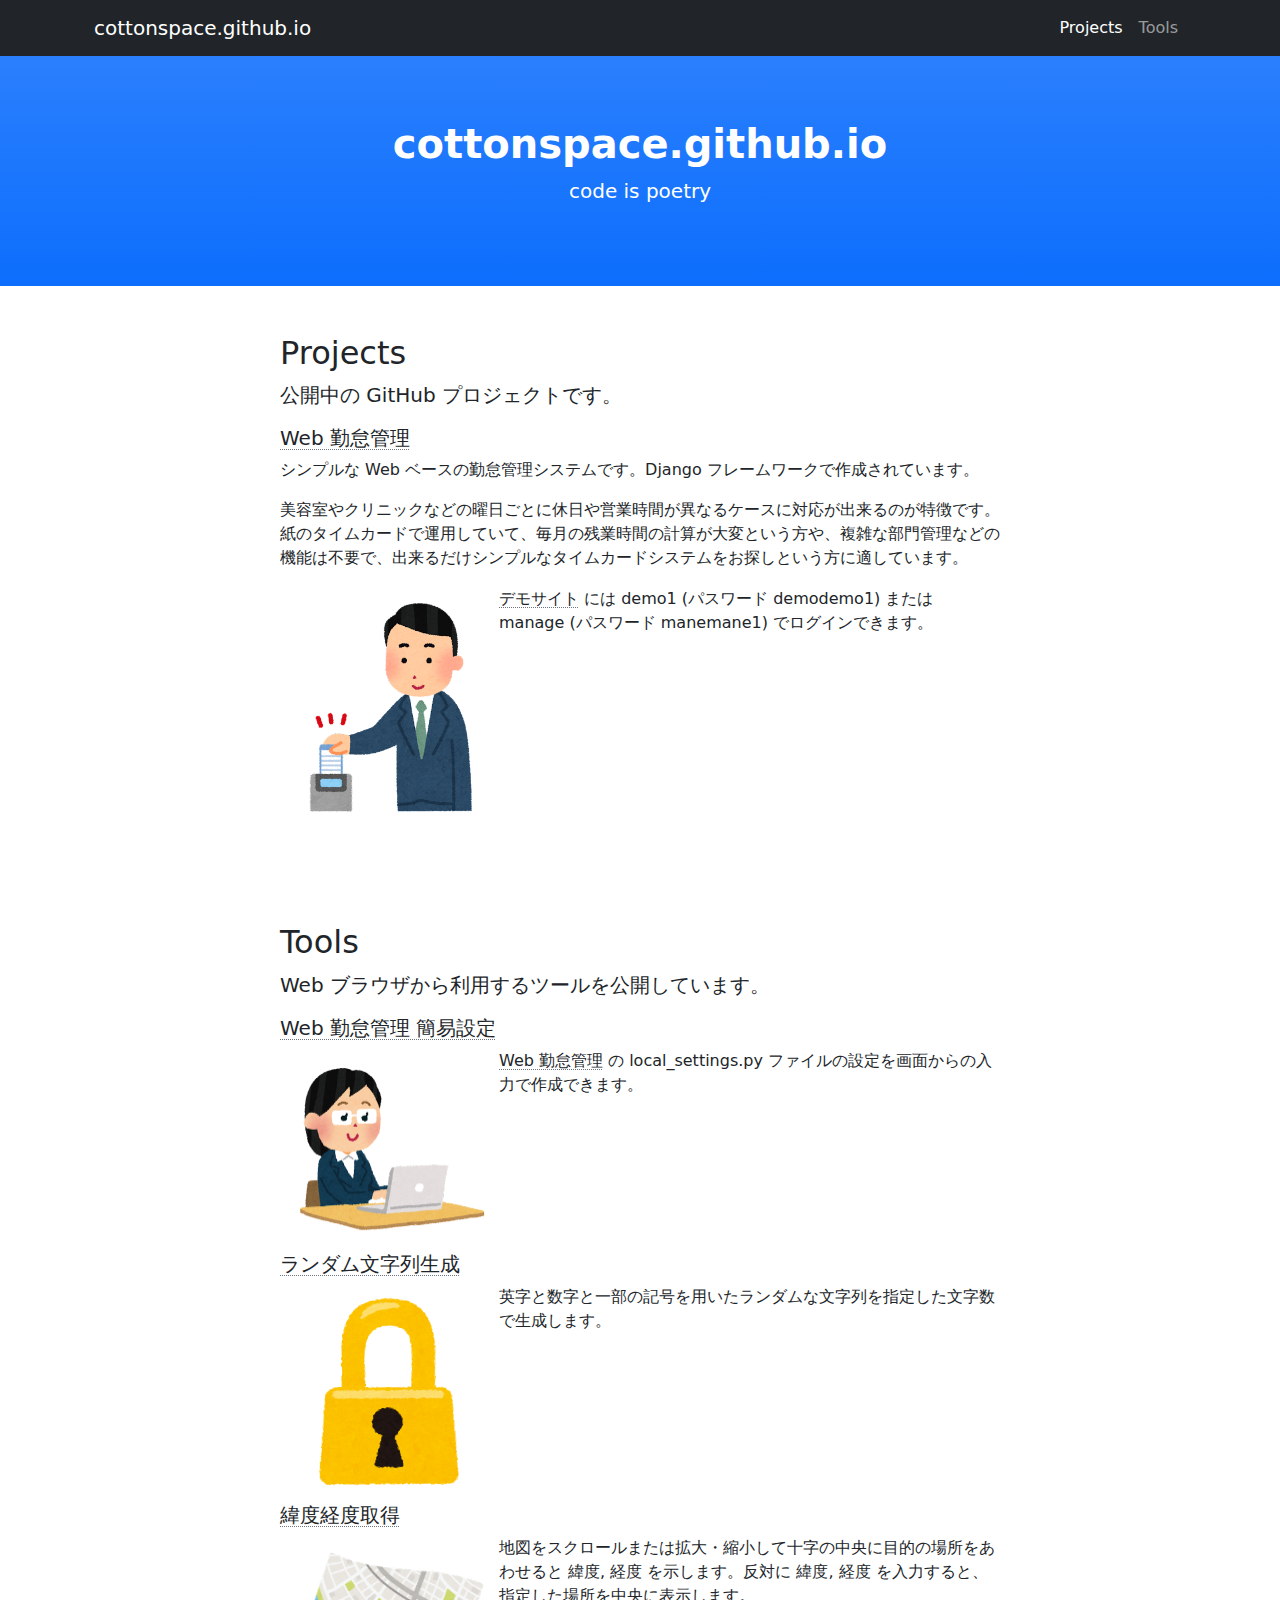
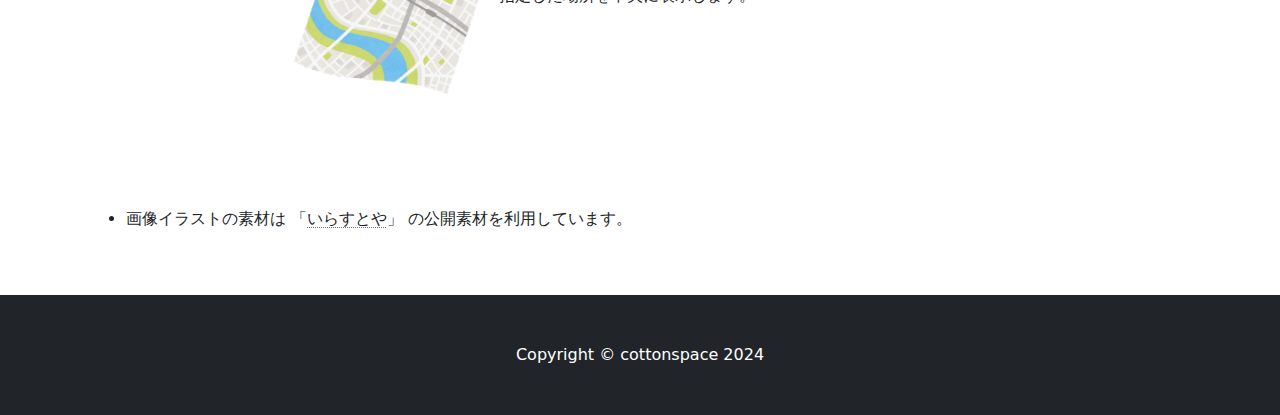
==== index.html @ df72afa2 "index.html の更新" ====
<!DOCTYPE html>
<html lang="ja">

<head>
    <meta charset="utf-8" />
    <meta name="viewport" content="width=device-width, initial-scale=1, shrink-to-fit=no" />
    <meta name="author" content="cottonspace" />
    <title>cottonspace.github.io</title>
    <link rel="icon" type="image/x-icon" href="assets/favicon.ico" />
    <!-- Core theme CSS (includes Bootstrap)-->
    <link href="css/styles.css" rel="stylesheet" />
</head>

<body id="page-top">
    <!-- Navigation-->
    <nav class="navbar navbar-expand-lg navbar-dark bg-dark fixed-top" id="mainNav">
        <div class="container px-4">
            <a class="navbar-brand" href="#page-top">cottonspace.github.io</a>
            <button class="navbar-toggler" type="button" data-bs-toggle="collapse" data-bs-target="#navbarResponsive" aria-controls="navbarResponsive" aria-expanded="false" aria-label="Toggle navigation"><span class="navbar-toggler-icon"></span></button>
            <div class="collapse navbar-collapse" id="navbarResponsive">
                <ul class="navbar-nav ms-auto">
                    <li class="nav-item"><a class="nav-link" href="#projects">Projects</a></li>
                    <li class="nav-item"><a class="nav-link" href="#tools">Tools</a></li>
                </ul>
            </div>
        </div>
    </nav>
    <!-- Header-->
    <header class="bg-primary bg-gradient text-white">
        <div class="container px-4 text-center">
            <h1 class="fw-bolder">cottonspace.github.io</h1>
            <p class="lead">code is poetry</p>
        </div>
    </header>
    <!-- Projects section-->
    <section id="projects">
        <div class="container px-4">
            <div class="row gx-4 justify-content-center">
                <div class="col-lg-8">
                    <h2>Projects</h2>
                    <p class="lead">公開中の GitHub プロジェクトです。</p>
                    <h5><a href="https://github.com/cottonspace/django-web-timecard">Web 勤怠管理</a></h5>
                    <p>シンプルな Web ベースの勤怠管理システムです。Django フレームワークで作成されています。</p>
                    <p>美容室やクリニックなどの曜日ごとに休日や営業時間が異なるケースに対応が出来るのが特徴です。紙のタイムカードで運用していて、毎月の残業時間の計算が大変という方や、複雑な部門管理などの機能は不要で、出来るだけシンプルなタイムカードシステムをお探しという方に適しています。</p>
                    <table>
                        <tr>
                            <td><img src="assets/timecard_man.png" class="m-2" style="max-width:200px;"></td>
                            <td style="vertical-align: top;"><a href="https://cottonspace.pythonanywhere.com/worktime/record/">デモサイト</a> には demo1 (パスワード demodemo1) または manage (パスワード manemane1) でログインできます。</td>
                        </tr>
                    </table>
                </div>
            </div>
        </div>
    </section>
    <!-- Tools section-->
    <section id="tools">
        <div class="container px-4">
            <div class="row gx-4 justify-content-center">
                <div class="col-lg-8">
                    <h2>Tools</h2>
                    <p class="lead">Web ブラウザから利用するツールを公開しています。</p>
                    <h5><a href="tools/django-web-timecard-local-settings.html">Web 勤怠管理 簡易設定</a></h5>
                    <table>
                        <tr>
                            <td><img src="assets/computer_suit_woman.png" class="m-2" style="max-width:200px;"></td>
                            <td style="vertical-align: top;"><a href="https://github.com/cottonspace/django-web-timecard">Web 勤怠管理</a> の local_settings.py ファイルの設定を画面からの入力で作成できます。</td>
                        </tr>
                    </table>
                    <h5><a href="tools/generate-random-text.html">ランダム文字列生成</a></h5>
                    <table>
                        <tr>
                            <td><img src="assets/lock_nankinjou.png" class="m-2" style="max-width:200px;"></td>
                            <td style="vertical-align: top;">英字と数字と一部の記号を用いたランダムな文字列を指定した文字数で生成します。</td>
                        </tr>
                    </table>
                    <h5><a href="tools/select-lat-lng.html">緯度経度取得</a></h5>
                    <table>
                        <tr>
                            <td><img src="assets/map_open.png" class="m-2" style="max-width:200px;"></td>
                            <td style="vertical-align: top;">地図をスクロールまたは拡大・縮小して十字の中央に目的の場所をあわせると 緯度, 経度 を示します。反対に 緯度, 経度 を入力すると、指定した場所を中央に表示します。</td>
                        </tr>
                    </table>
                </div>
            </div>
        </div>
    </section>
    <!-- Acknowledgment section-->
    <section id="acknowledgment">
        <div class="container px-4">
            <ul>
                <li>画像イラストの素材は 「<a href="https://www.irasutoya.com/" target="_blank">いらすとや</a>」 の公開素材を利用しています。</li>
            </ul>
        </div>
    </section>
    <!-- Footer-->
    <footer class="py-5 bg-dark">
        <div class="container px-4">
            <p class="m-0 text-center text-white">Copyright &copy; cottonspace 2024</p>
        </div>
    </footer>
    <!-- Bootstrap core JS-->
    <script src="https://cdn.jsdelivr.net/npm/bootstrap@5.2.3/dist/js/bootstrap.bundle.min.js"></script>
    <!-- Core theme JS-->
    <script src="js/scripts.js"></script>
</body>

</html>
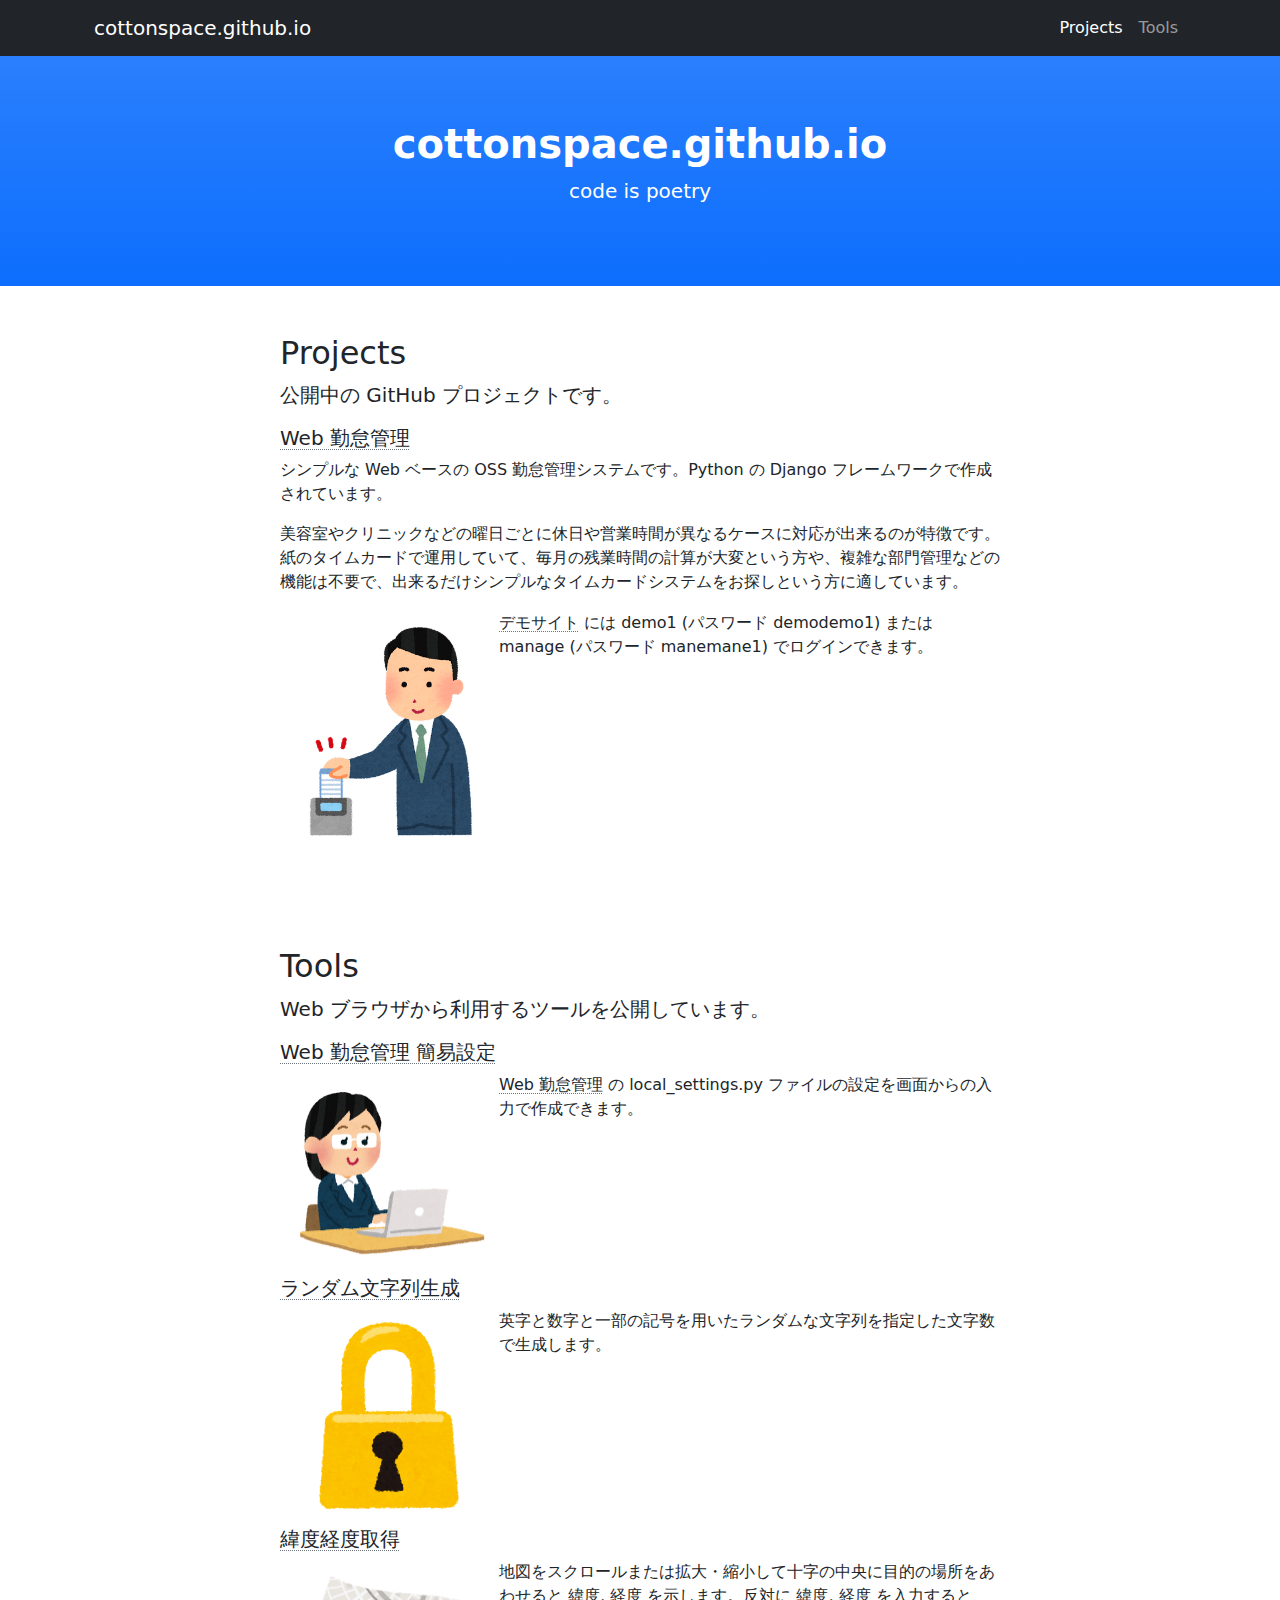
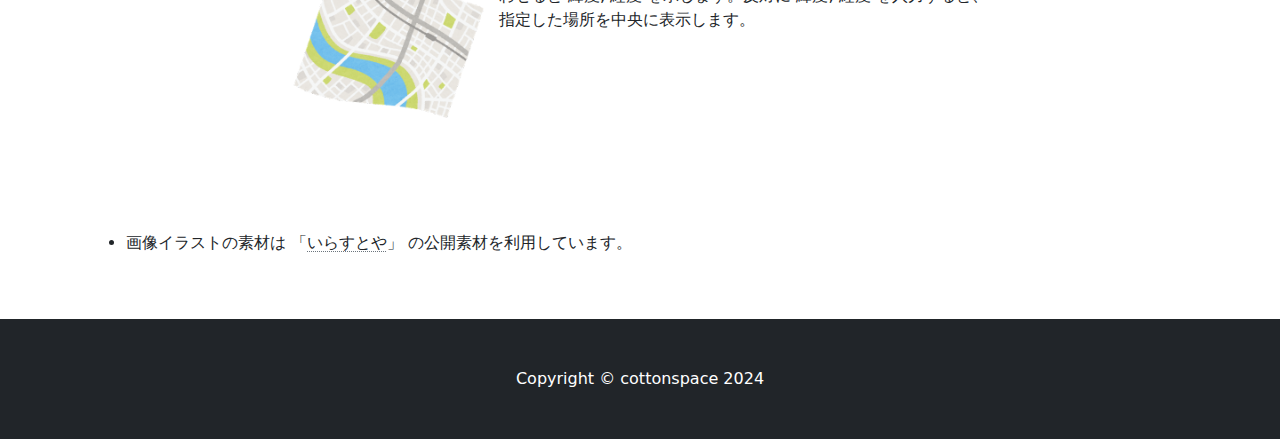
==== commit 3c4d16de: "index.html の更新" ====
--- a/index.html
+++ b/index.html
@@ -40,7 +40,7 @@
                     <h2>Projects</h2>
                     <p class="lead">公開中の GitHub プロジェクトです。</p>
                     <h5><a href="https://github.com/cottonspace/django-web-timecard">Web 勤怠管理</a></h5>
-                    <p>シンプルな Web ベースの勤怠管理システムです。Django フレームワークで作成されています。</p>
+                    <p>シンプルな Web ベースの OSS 勤怠管理システムです。Python の Django フレームワークで作成されています。</p>
                     <p>美容室やクリニックなどの曜日ごとに休日や営業時間が異なるケースに対応が出来るのが特徴です。紙のタイムカードで運用していて、毎月の残業時間の計算が大変という方や、複雑な部門管理などの機能は不要で、出来るだけシンプルなタイムカードシステムをお探しという方に適しています。</p>
                     <table>
                         <tr>
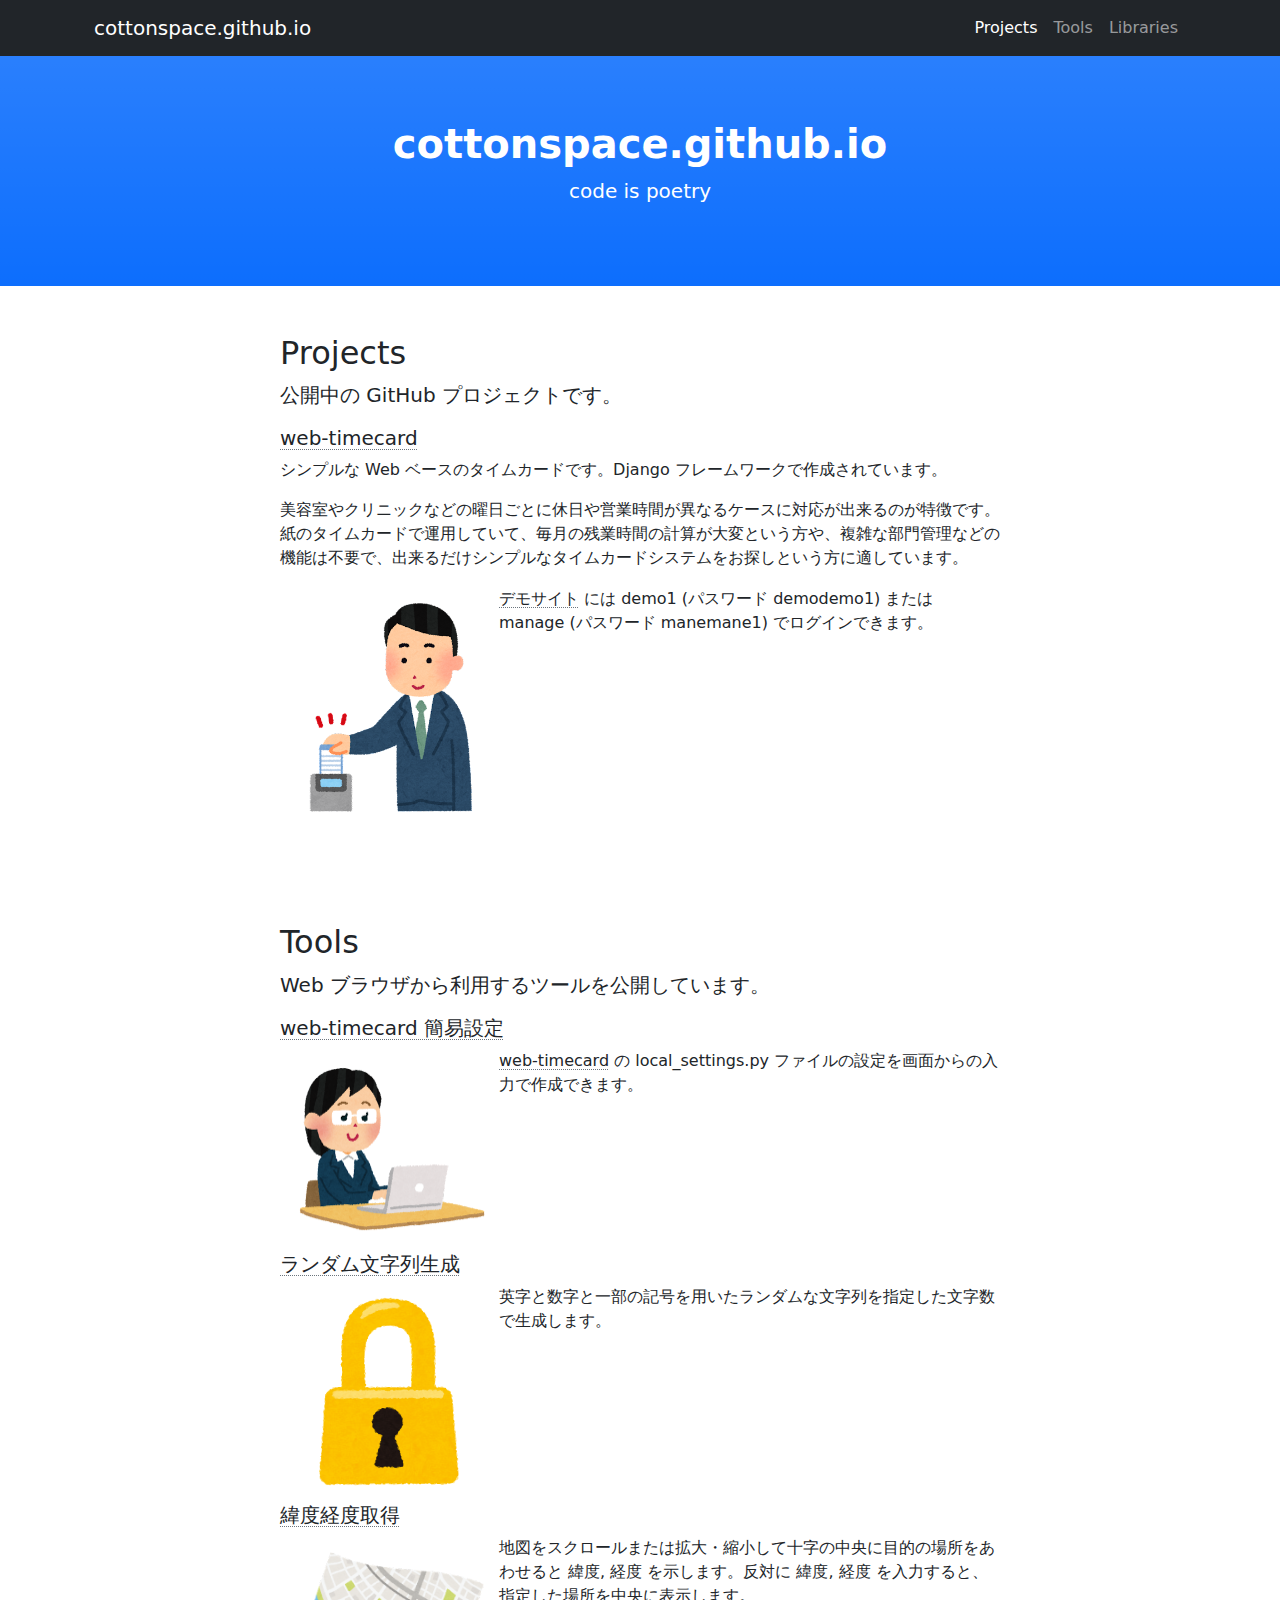
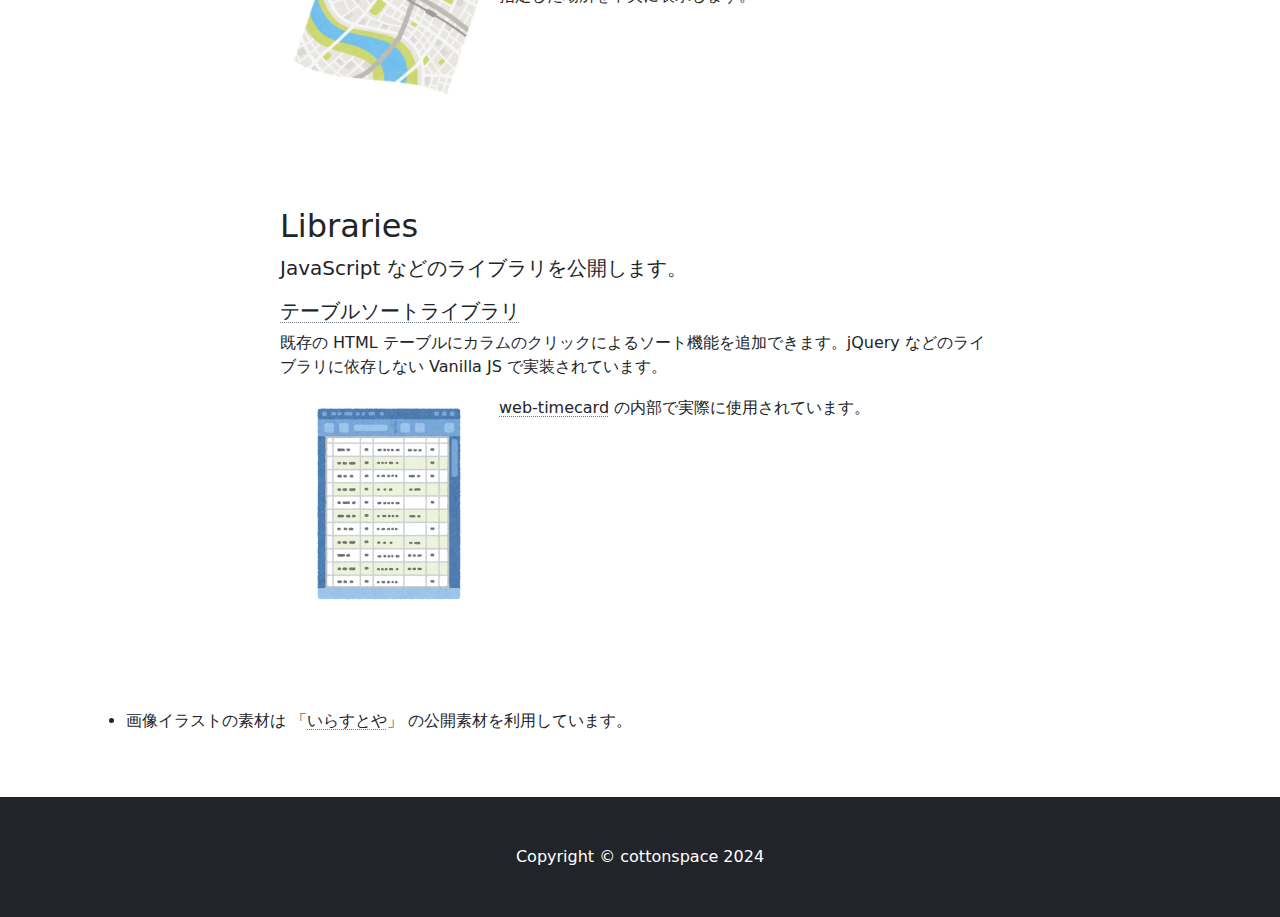
==== commit a8458e8c: "Add table-sorter library." ====
--- a/index.html
+++ b/index.html
@@ -21,6 +21,7 @@
                 <ul class="navbar-nav ms-auto">
                     <li class="nav-item"><a class="nav-link" href="#projects">Projects</a></li>
                     <li class="nav-item"><a class="nav-link" href="#tools">Tools</a></li>
+                    <li class="nav-item"><a class="nav-link" href="#libraries">Libraries</a></li>
                 </ul>
             </div>
         </div>
@@ -39,8 +40,8 @@
                 <div class="col-lg-8">
                     <h2>Projects</h2>
                     <p class="lead">公開中の GitHub プロジェクトです。</p>
-                    <h5><a href="https://github.com/cottonspace/django-web-timecard">Web 勤怠管理</a></h5>
-                    <p>シンプルな Web ベースの OSS 勤怠管理システムです。Python の Django フレームワークで作成されています。</p>
+                    <h5><a href="https://github.com/cottonspace/django-web-timecard">web-timecard</a></h5>
+                    <p>シンプルな Web ベースのタイムカードです。Django フレームワークで作成されています。</p>
                     <p>美容室やクリニックなどの曜日ごとに休日や営業時間が異なるケースに対応が出来るのが特徴です。紙のタイムカードで運用していて、毎月の残業時間の計算が大変という方や、複雑な部門管理などの機能は不要で、出来るだけシンプルなタイムカードシステムをお探しという方に適しています。</p>
                     <table>
                         <tr>
@@ -59,11 +60,11 @@
                 <div class="col-lg-8">
                     <h2>Tools</h2>
                     <p class="lead">Web ブラウザから利用するツールを公開しています。</p>
-                    <h5><a href="tools/django-web-timecard-local-settings.html">Web 勤怠管理 簡易設定</a></h5>
+                    <h5><a href="tools/django-web-timecard-local-settings.html">web-timecard 簡易設定</a></h5>
                     <table>
                         <tr>
                             <td><img src="assets/computer_suit_woman.png" class="m-2" style="max-width:200px;"></td>
-                            <td style="vertical-align: top;"><a href="https://github.com/cottonspace/django-web-timecard">Web 勤怠管理</a> の local_settings.py ファイルの設定を画面からの入力で作成できます。</td>
+                            <td style="vertical-align: top;"><a href="https://github.com/cottonspace/django-web-timecard">web-timecard</a> の local_settings.py ファイルの設定を画面からの入力で作成できます。</td>
                         </tr>
                     </table>
                     <h5><a href="tools/generate-random-text.html">ランダム文字列生成</a></h5>
@@ -78,6 +79,25 @@
                         <tr>
                             <td><img src="assets/map_open.png" class="m-2" style="max-width:200px;"></td>
                             <td style="vertical-align: top;">地図をスクロールまたは拡大・縮小して十字の中央に目的の場所をあわせると 緯度, 経度 を示します。反対に 緯度, 経度 を入力すると、指定した場所を中央に表示します。</td>
+                        </tr>
+                    </table>
+                </div>
+            </div>
+        </div>
+    </section>
+    <!-- Libraries section-->
+    <section id="libraries">
+        <div class="container px-4">
+            <div class="row gx-4 justify-content-center">
+                <div class="col-lg-8">
+                    <h2>Libraries</h2>
+                    <p class="lead">JavaScript などのライブラリを公開します。</p>
+                    <h5><a href="libraries/sortable-table.html">テーブルソートライブラリ</a></h5>
+                    <p>既存の HTML テーブルにカラムのクリックによるソート機能を追加できます。jQuery などのライブラリに依存しない Vanilla JS で実装されています。</p>
+                    <table>
+                        <tr>
+                            <td><img src="assets/computer_document_spreadsheet.png" class="m-2" style="max-width:200px;"></td>
+                            <td style="vertical-align: top;"><a href="https://github.com/cottonspace/django-web-timecard">web-timecard</a> の内部で実際に使用されています。</td>
                         </tr>
                     </table>
                 </div>
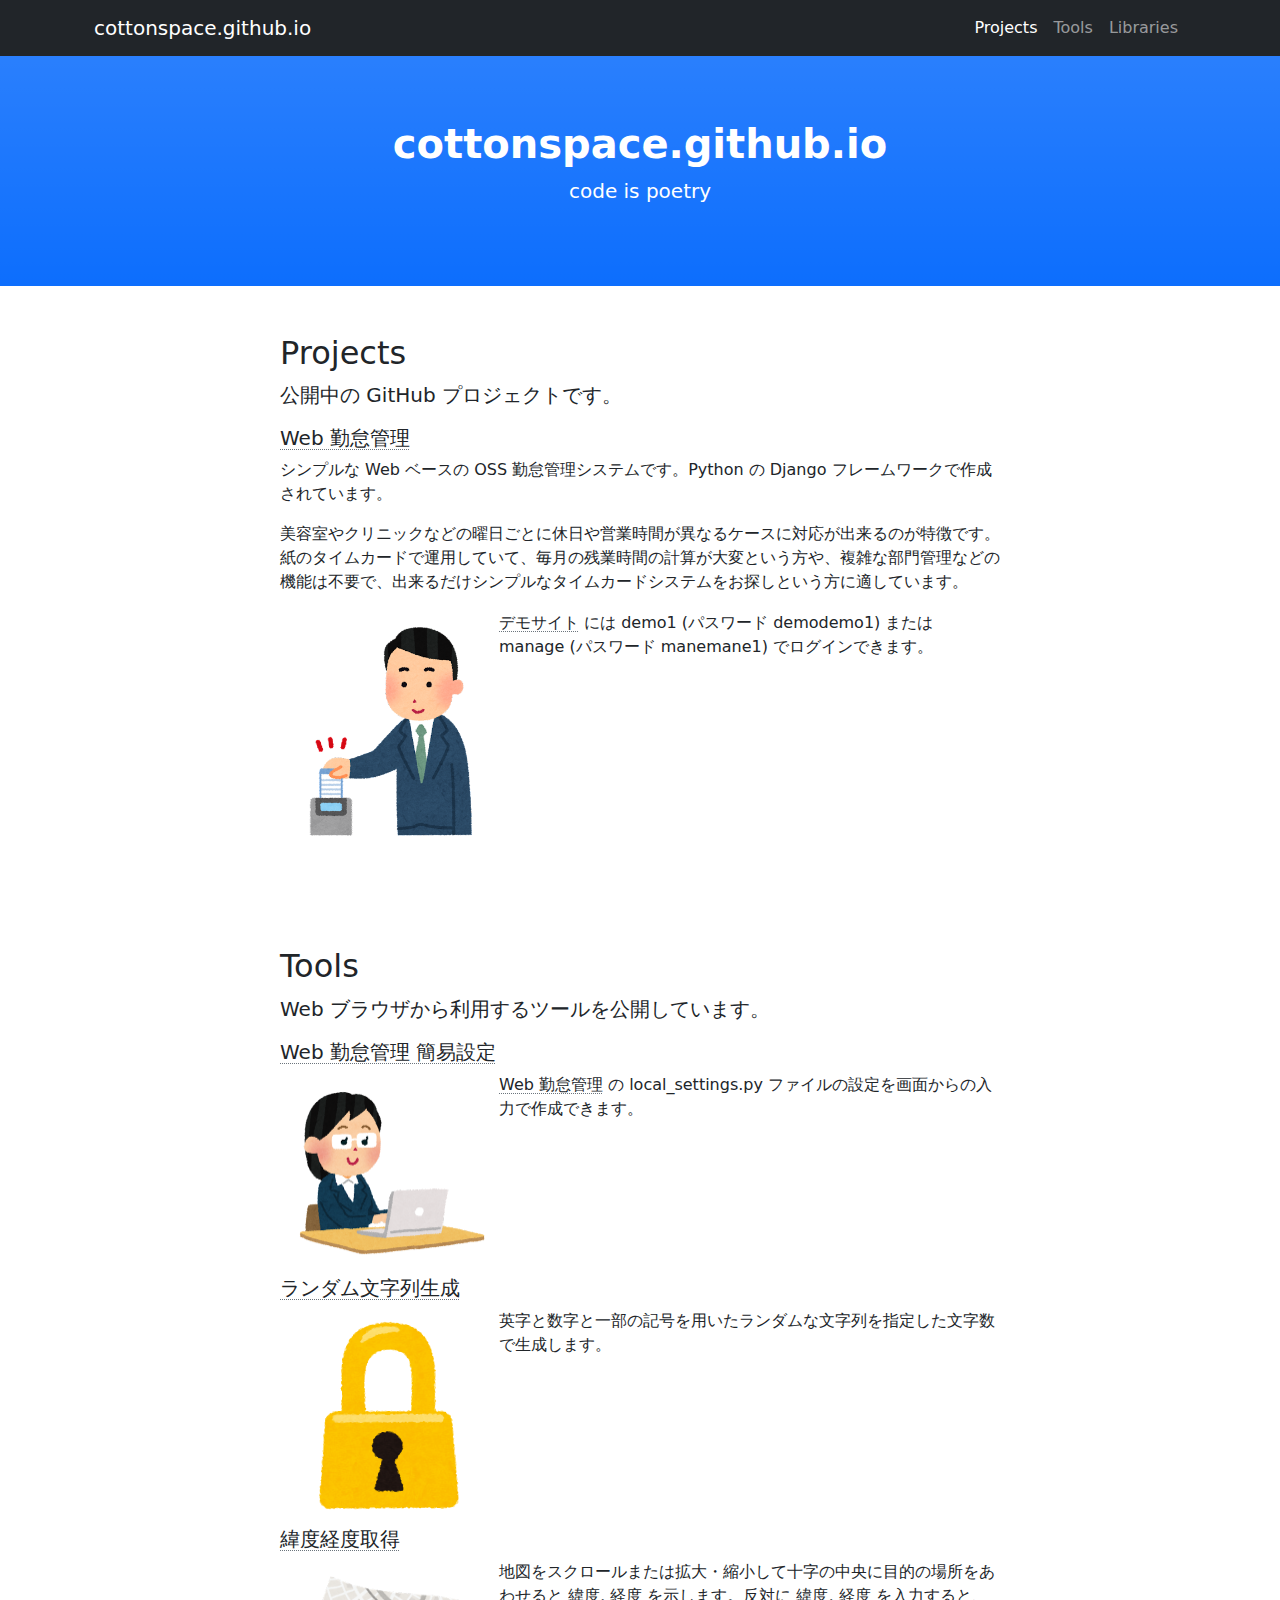
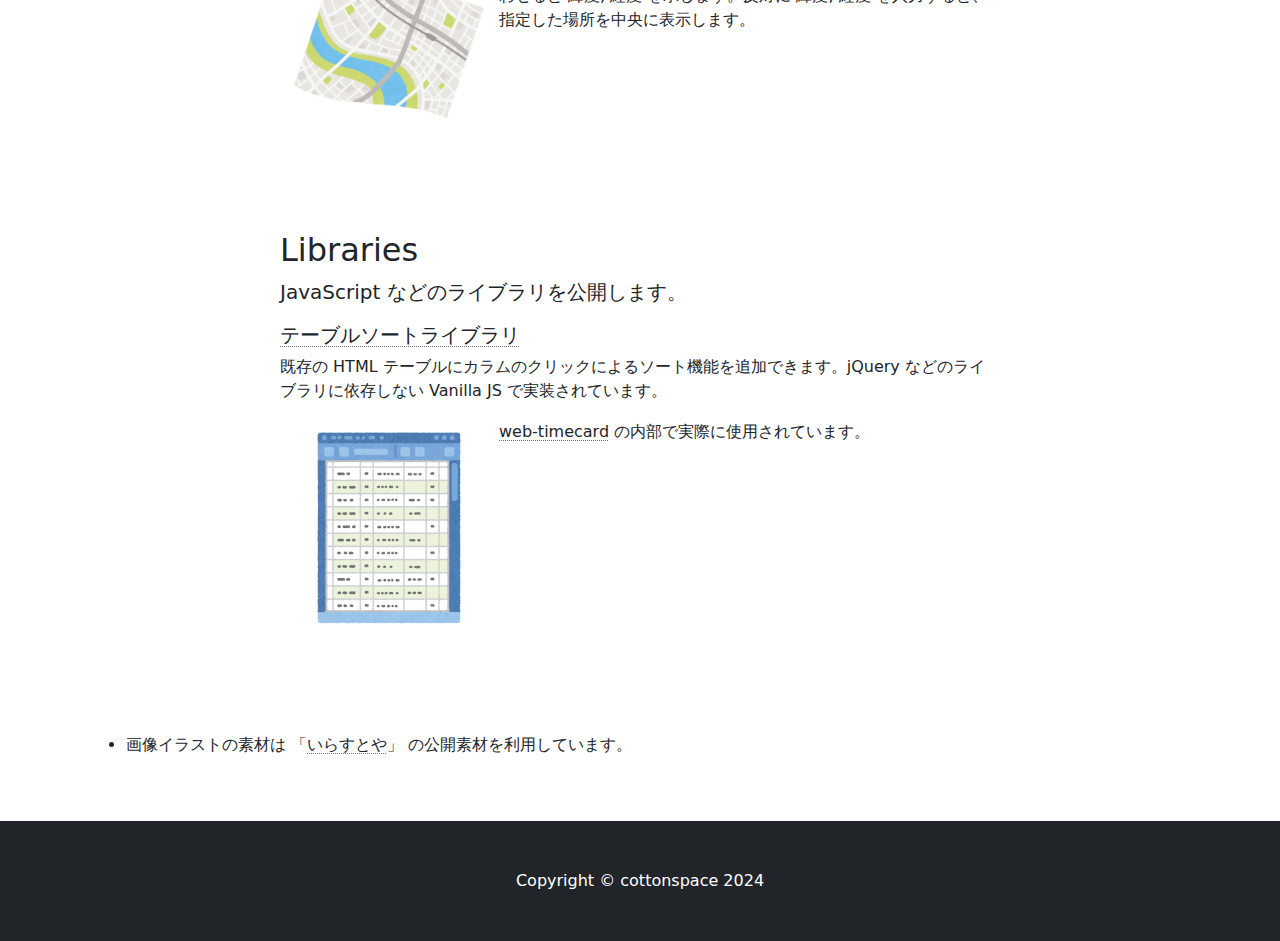
==== commit 04ec5ce7: "Merge branch 'main' of https://github.com/cottonspace/cottonspace.github.io" ====
--- a/index.html
+++ b/index.html
@@ -40,8 +40,8 @@
                 <div class="col-lg-8">
                     <h2>Projects</h2>
                     <p class="lead">公開中の GitHub プロジェクトです。</p>
-                    <h5><a href="https://github.com/cottonspace/django-web-timecard">web-timecard</a></h5>
-                    <p>シンプルな Web ベースのタイムカードです。Django フレームワークで作成されています。</p>
+                    <h5><a href="https://github.com/cottonspace/django-web-timecard">Web 勤怠管理</a></h5>
+                    <p>シンプルな Web ベースの OSS 勤怠管理システムです。Python の Django フレームワークで作成されています。</p>
                     <p>美容室やクリニックなどの曜日ごとに休日や営業時間が異なるケースに対応が出来るのが特徴です。紙のタイムカードで運用していて、毎月の残業時間の計算が大変という方や、複雑な部門管理などの機能は不要で、出来るだけシンプルなタイムカードシステムをお探しという方に適しています。</p>
                     <table>
                         <tr>
@@ -60,11 +60,11 @@
                 <div class="col-lg-8">
                     <h2>Tools</h2>
                     <p class="lead">Web ブラウザから利用するツールを公開しています。</p>
-                    <h5><a href="tools/django-web-timecard-local-settings.html">web-timecard 簡易設定</a></h5>
+                    <h5><a href="tools/django-web-timecard-local-settings.html">Web 勤怠管理 簡易設定</a></h5>
                     <table>
                         <tr>
                             <td><img src="assets/computer_suit_woman.png" class="m-2" style="max-width:200px;"></td>
-                            <td style="vertical-align: top;"><a href="https://github.com/cottonspace/django-web-timecard">web-timecard</a> の local_settings.py ファイルの設定を画面からの入力で作成できます。</td>
+                            <td style="vertical-align: top;"><a href="https://github.com/cottonspace/django-web-timecard">Web 勤怠管理</a> の local_settings.py ファイルの設定を画面からの入力で作成できます。</td>
                         </tr>
                     </table>
                     <h5><a href="tools/generate-random-text.html">ランダム文字列生成</a></h5>
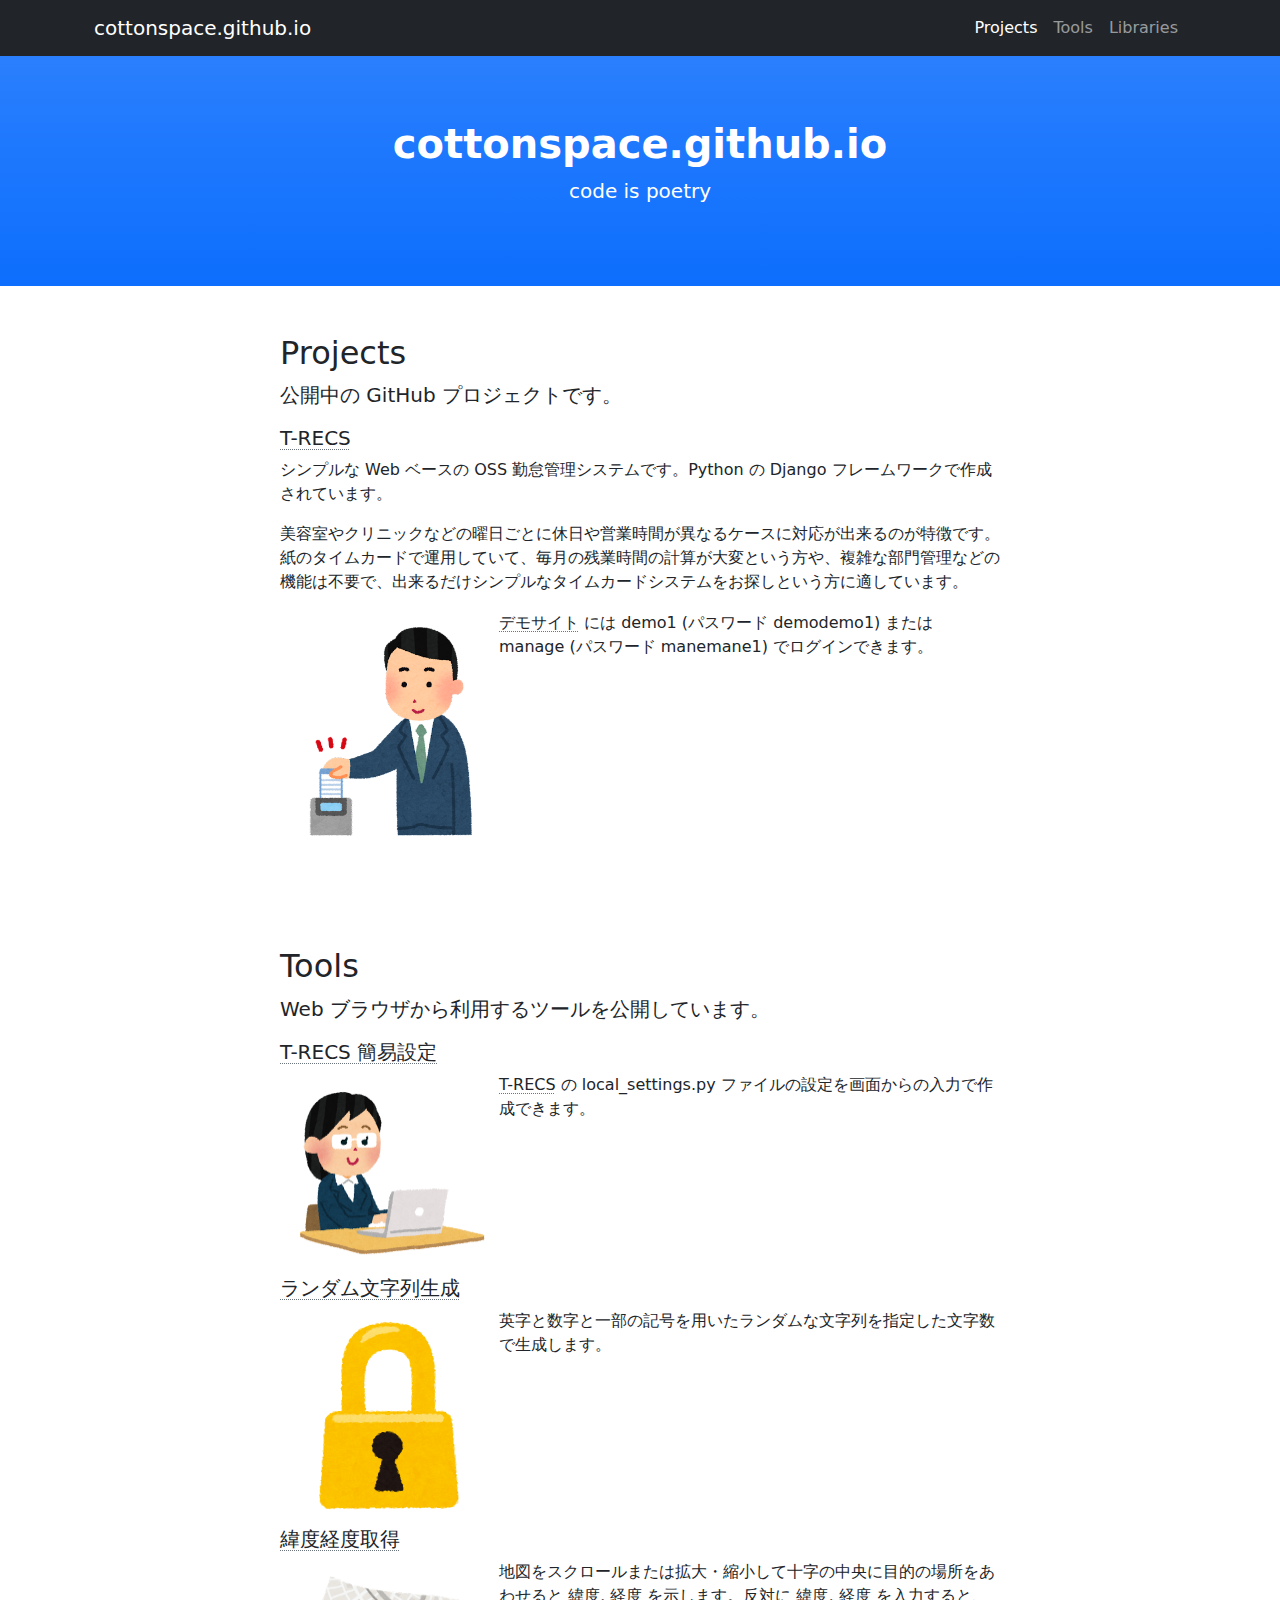
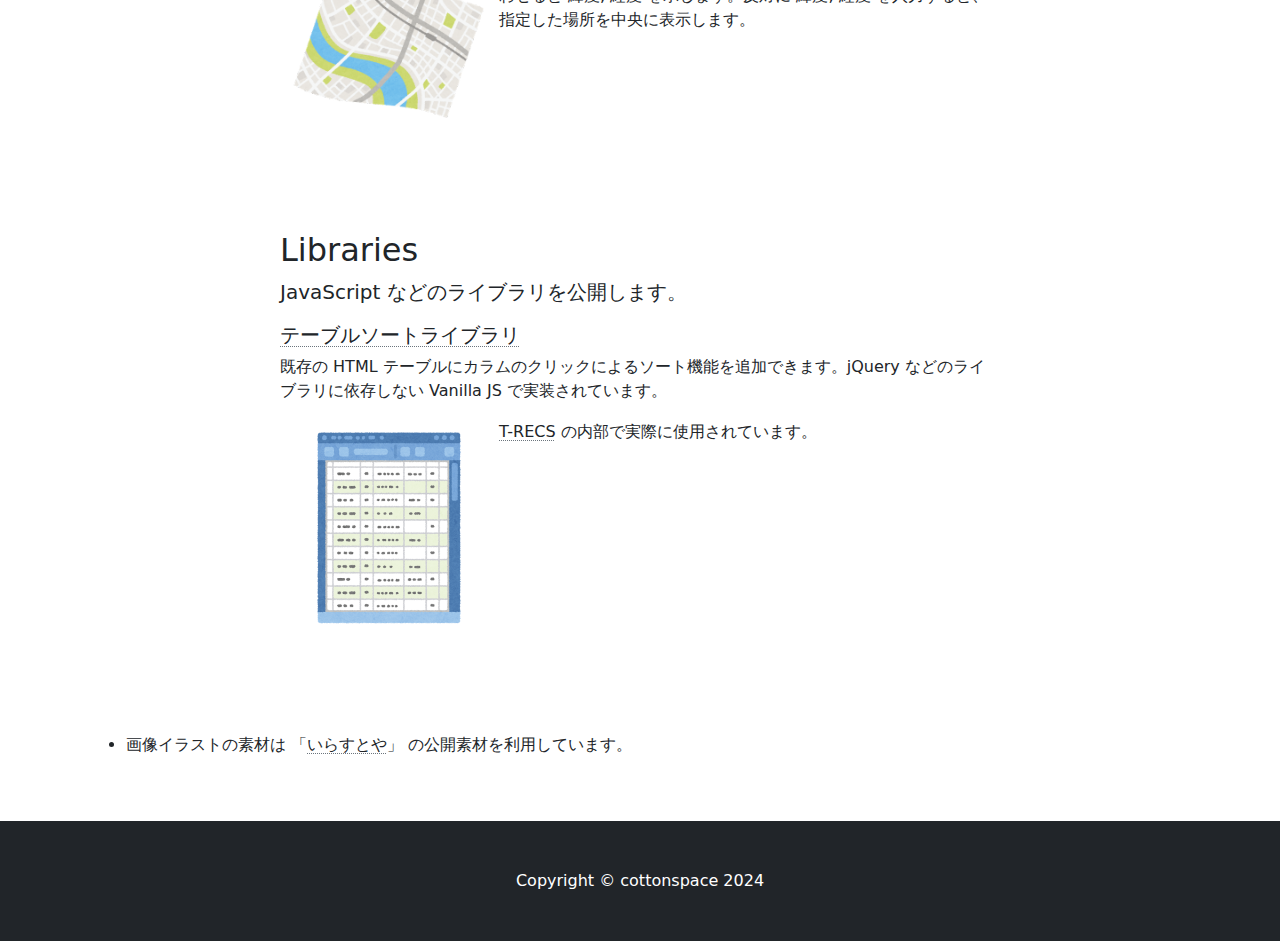
==== commit 0085125f: "Change application name to T-RECS." ====
--- a/index.html
+++ b/index.html
@@ -40,7 +40,7 @@
                 <div class="col-lg-8">
                     <h2>Projects</h2>
                     <p class="lead">公開中の GitHub プロジェクトです。</p>
-                    <h5><a href="https://github.com/cottonspace/django-web-timecard">Web 勤怠管理</a></h5>
+                    <h5><a href="https://github.com/cottonspace/django-web-timecard">T-RECS</a></h5>
                     <p>シンプルな Web ベースの OSS 勤怠管理システムです。Python の Django フレームワークで作成されています。</p>
                     <p>美容室やクリニックなどの曜日ごとに休日や営業時間が異なるケースに対応が出来るのが特徴です。紙のタイムカードで運用していて、毎月の残業時間の計算が大変という方や、複雑な部門管理などの機能は不要で、出来るだけシンプルなタイムカードシステムをお探しという方に適しています。</p>
                     <table>
@@ -60,11 +60,11 @@
                 <div class="col-lg-8">
                     <h2>Tools</h2>
                     <p class="lead">Web ブラウザから利用するツールを公開しています。</p>
-                    <h5><a href="tools/django-web-timecard-local-settings.html">Web 勤怠管理 簡易設定</a></h5>
+                    <h5><a href="tools/django-web-timecard-local-settings.html">T-RECS 簡易設定</a></h5>
                     <table>
                         <tr>
                             <td><img src="assets/computer_suit_woman.png" class="m-2" style="max-width:200px;"></td>
-                            <td style="vertical-align: top;"><a href="https://github.com/cottonspace/django-web-timecard">Web 勤怠管理</a> の local_settings.py ファイルの設定を画面からの入力で作成できます。</td>
+                            <td style="vertical-align: top;"><a href="https://github.com/cottonspace/django-web-timecard">T-RECS</a> の local_settings.py ファイルの設定を画面からの入力で作成できます。</td>
                         </tr>
                     </table>
                     <h5><a href="tools/generate-random-text.html">ランダム文字列生成</a></h5>
@@ -97,7 +97,7 @@
                     <table>
                         <tr>
                             <td><img src="assets/computer_document_spreadsheet.png" class="m-2" style="max-width:200px;"></td>
-                            <td style="vertical-align: top;"><a href="https://github.com/cottonspace/django-web-timecard">web-timecard</a> の内部で実際に使用されています。</td>
+                            <td style="vertical-align: top;"><a href="https://github.com/cottonspace/django-web-timecard">T-RECS</a> の内部で実際に使用されています。</td>
                         </tr>
                     </table>
                 </div>
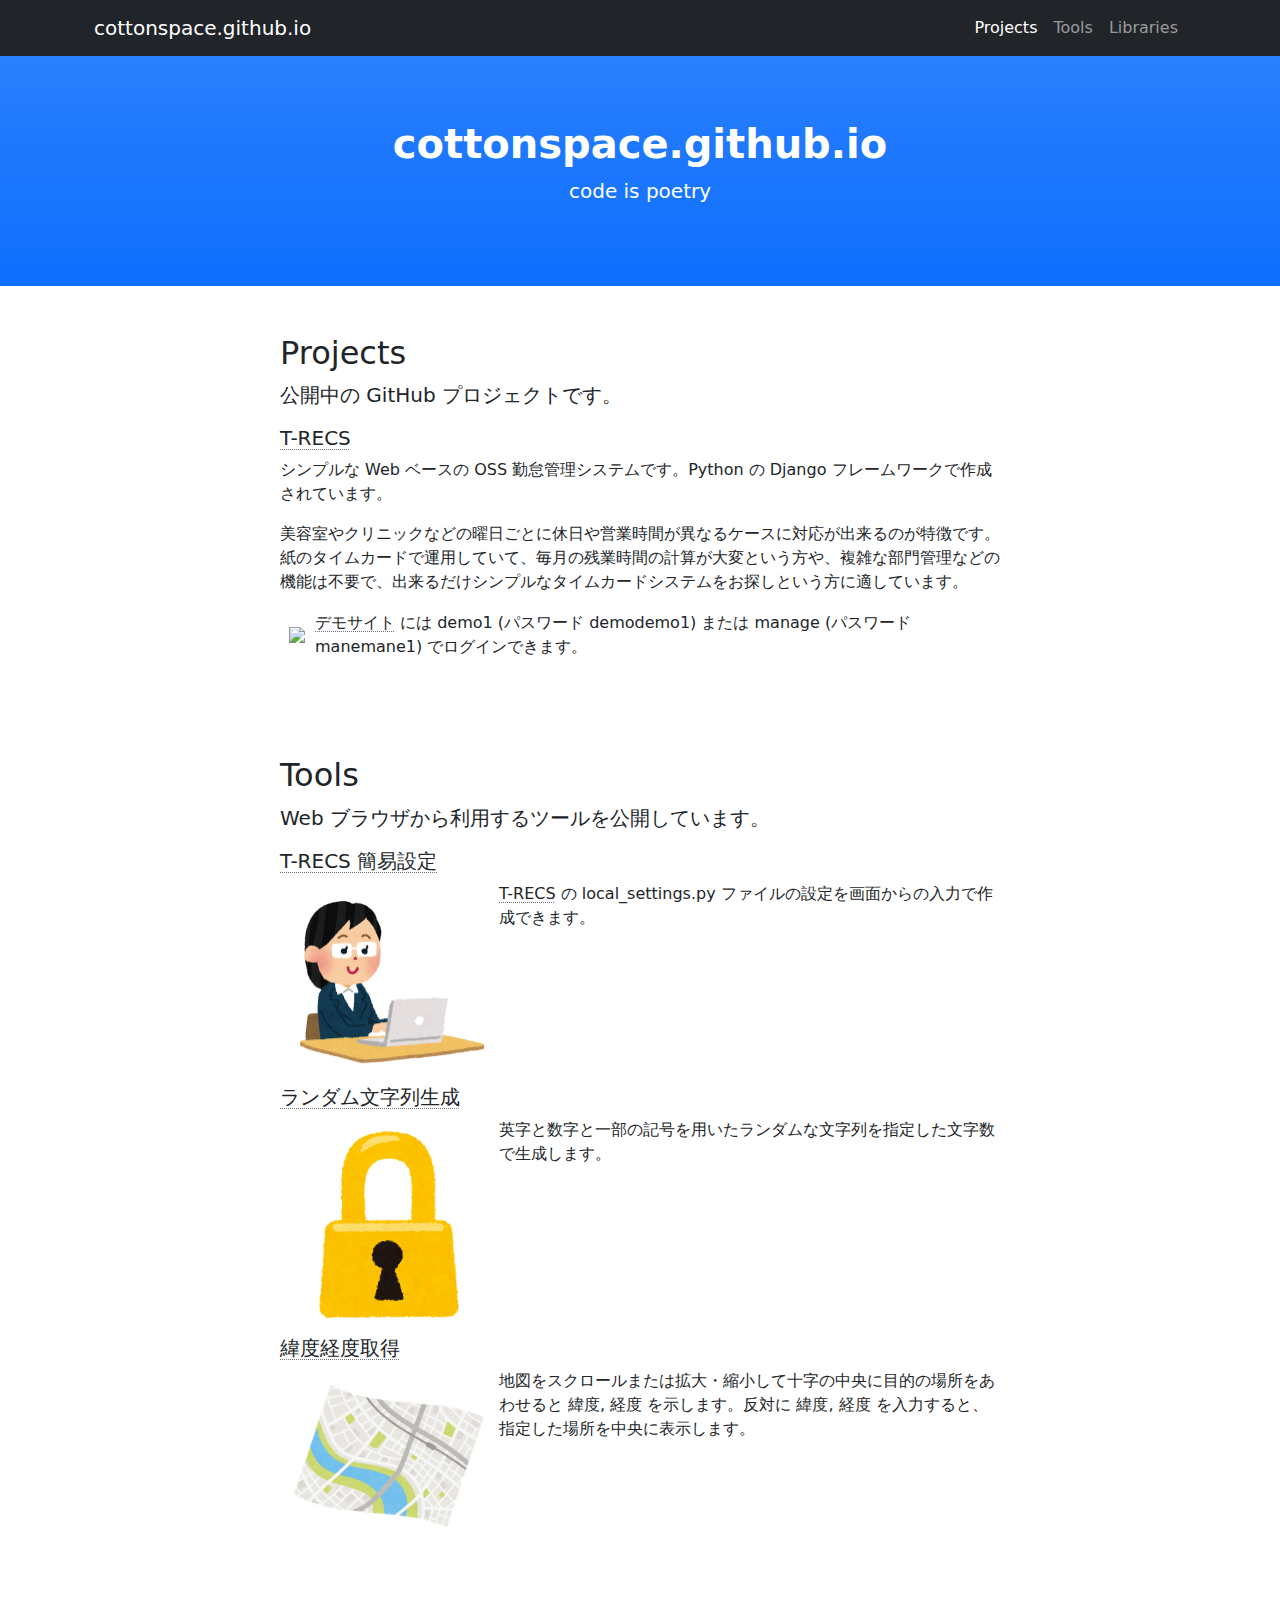
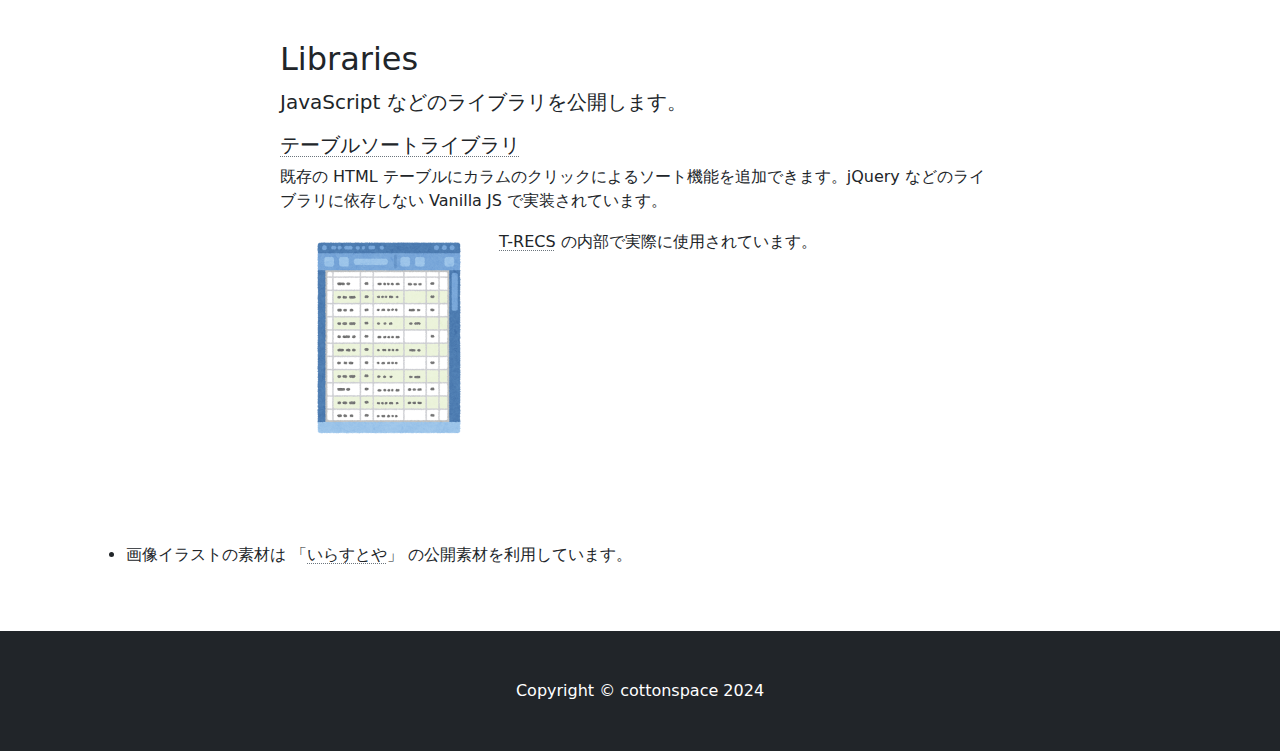
==== commit 17d005ec: "Show T-RECS logo." ====
--- a/index.html
+++ b/index.html
@@ -45,7 +45,7 @@
                     <p>美容室やクリニックなどの曜日ごとに休日や営業時間が異なるケースに対応が出来るのが特徴です。紙のタイムカードで運用していて、毎月の残業時間の計算が大変という方や、複雑な部門管理などの機能は不要で、出来るだけシンプルなタイムカードシステムをお探しという方に適しています。</p>
                     <table>
                         <tr>
-                            <td><img src="assets/timecard_man.png" class="m-2" style="max-width:200px;"></td>
+                            <td><img src="https://github.com/cottonspace/django-web-timecard/raw/main/static/worktime/logo.svg" class="m-2" style="max-width:200px;"></td>
                             <td style="vertical-align: top;"><a href="https://cottonspace.pythonanywhere.com/worktime/record/">デモサイト</a> には demo1 (パスワード demodemo1) または manage (パスワード manemane1) でログインできます。</td>
                         </tr>
                     </table>
